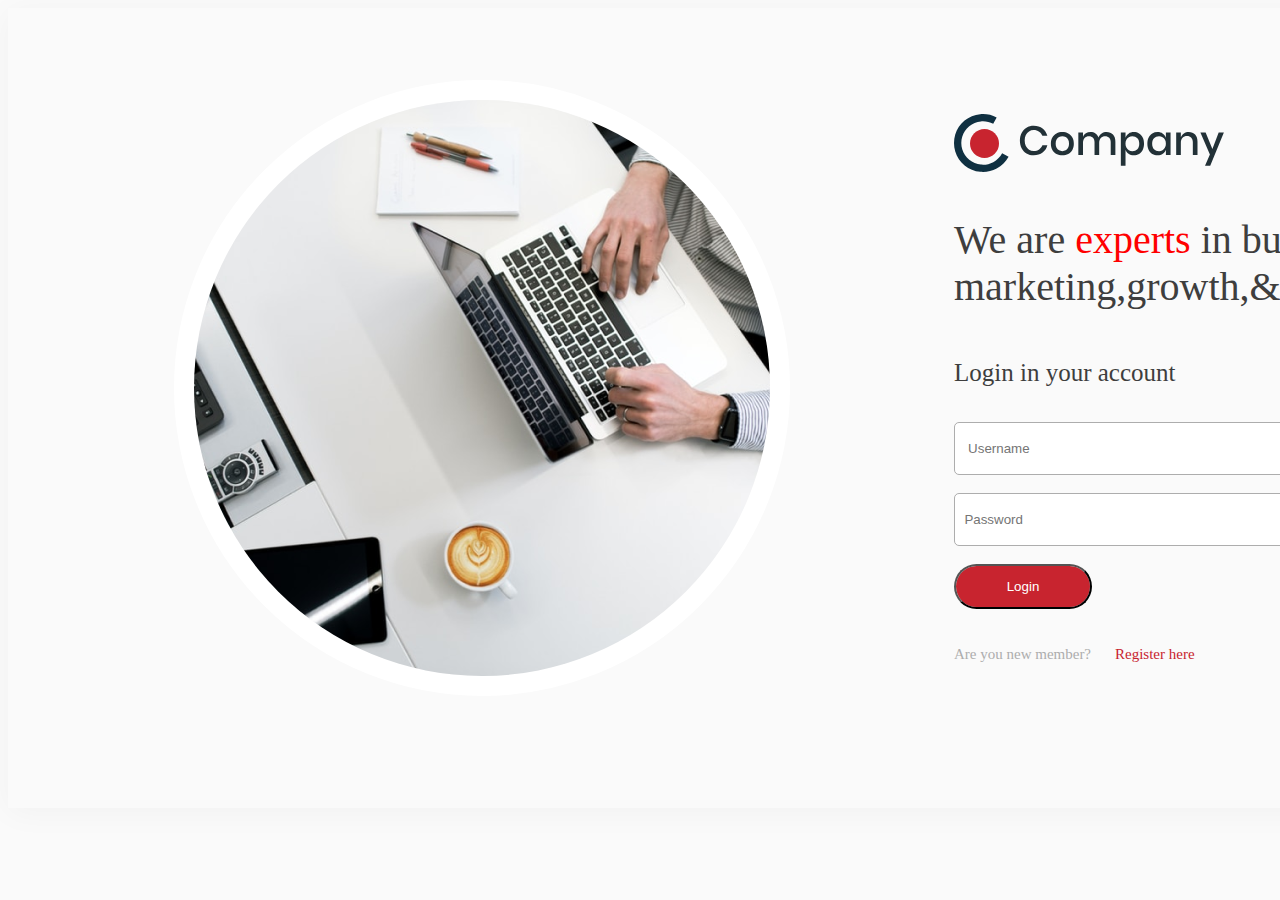
==== index.html @ 2b8dfeb4 "version1" ====
<!DOCTYPE html>
<html>              
    <head>
        <meta charset="UTF-8" />
        <meta name="viewport" content="width=device-width, initial-scale=1.0" />
        
        <title></title>
    </head>
    
    <link href="css/style.css" rel="stylesheet" type="text/css">

    <body>
   

     <div class="parent">
        
           <div class="p1">
                    <img src="images/hero-image.png" alt="Italian Trulli">
           </div>
            
          <div class="p2">
            <img src="images/logo.svg">
         
         
        <p>
           We are <span style="color: red;">experts</span> in business,<br>
           marketing,growth,& sales.
        </p>
      
          <h4>Login in your account</h4>


         
          <input type="email" id="em" placeholder="   Username"><br>
          <br>

          <input type="password" id="pass" placeholder="  Password"><br>
        <br>

         <input type="button" id="Sub" value="Login"> 
    
         <a href="#">forget password?</a>
         
        
         <div class="p5">
            <h6>Are you new member?</h6>
           
            <a href="#">Register here</a>
           </div>
          
        
         
    </div>


</div>
    
    

    </body>
</html>
---- css/style.css ----
body {
    background-color: #FAFAFA;
}

.parent{
    display: flex;
  /*  background-image: transparent url('images/hero-image.png') 0% 0% no-repeat padding-box;  */
    box-shadow: 0px 4px 31px #0000000A;

top: 0px;
left: 0px;
width: 1560px;
height: 800px;
background: #FAFAFA 0% 0% no-repeat padding-box;
opacity: 1;
}

.p1 img{
    
    border-radius: 50%;
    height: 576px;
    width: 576px;
    border:20px solid #FFFFFF;
    margin-top: 72px;
    margin-left: 166px;
    
}
.p2 img{
    margin-top: 106px;
    margin-left: 164px;
    width: 272px;
    height: 58px;
    /* UI Properties */
    opacity: 1;
}
.p2 p{
    
top: 183px;
margin-left: 164px;
width: 500px;
height: 100px;

text-align: left;
font: normal normal 300 40px/47px Roboto;
letter-spacing: 0px;
color: #3E3E3E;
opacity: 1;
}


.p2 h4{
top: 315px;
margin-left: 164px;
width: 260px;
height: 33px;
/* UI Properties */
text-align: left;
font: normal normal normal 25px/33px Roboto;
letter-spacing: 0px;
color: #3E3E3E;
opacity: 1;
}

input[type=email]{

top: 372px;
margin-left: 164px;
width: 429px;
height: 49px;
/* UI Properties */
background: #FFFFFF 0% 0% no-repeat padding-box;
border: 1px solid #ADADAD;
border-radius: 5px;
opacity: 1;

}

input[type=password]{
    top: 448px;
    margin-left: 164px;
    width: 429px;
    height: 49px;
    /* UI Properties */
    background: #FFFFFF 0% 0% no-repeat padding-box;
    border: 1px solid #ADADAD;
    border-radius: 5px;
    opacity: 1;
}


input[type=button]{
    top: 527px;
    margin-left: 164px;
    width: 138px;
    height: 45px;
    /* UI Properties */
    background: #C8242F 0% 0% no-repeat padding-box;
    border-radius: 23px;
    opacity: 1;

    text-align: center;
font: normal normal medium 18px/24px Roboto;
letter-spacing: 0px;
color: #FFFFFF;
}

a{
    top: 539px;
    margin-left: 195px;
    width: 121px;
    height: 20px;
    /* UI Properties */
    text-align: right;
    font: normal normal normal 15px/20px Roboto;
    letter-spacing: 0px;
    color: #ADADAD;
    opacity: 1;
}

.p5{
      display: flex;
}

.p5 h6{
    top: 595px;
    margin-left: 164px;
width: 160px;
height: 20px;
/* UI Properties */
text-align: left;
font: normal normal normal 15px/20px Roboto;
letter-spacing: 0px;
color: #ADADAD;
opacity: 1;


}
 

.p5 a{
margin-top: 35px;
margin-left: 1px;
width: 88px;
height: 25px;
/* UI Properties */
text-align: left;
font: normal normal normal 15px/20px Roboto;
letter-spacing: 0px;
color: #C8242F;
opacity: 1;
text-decoration: none;


}
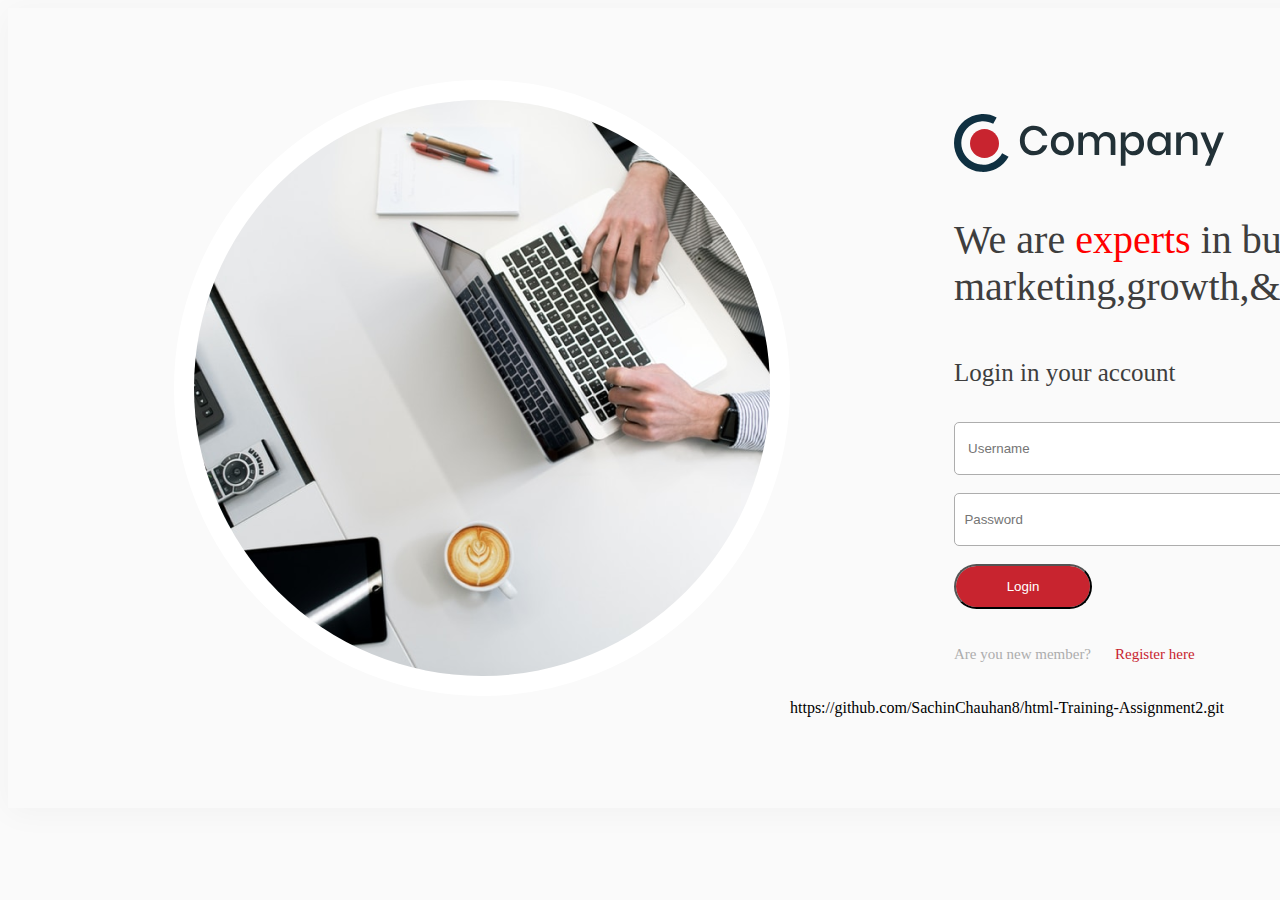
==== commit ab7965bd: "version1" ====
--- a/index.html
+++ b/index.html
@@ -49,7 +49,7 @@
            </div>
           
         
-         
+           https://github.com/SachinChauhan8/html-Training-Assignment2.git
     </div>
 
 
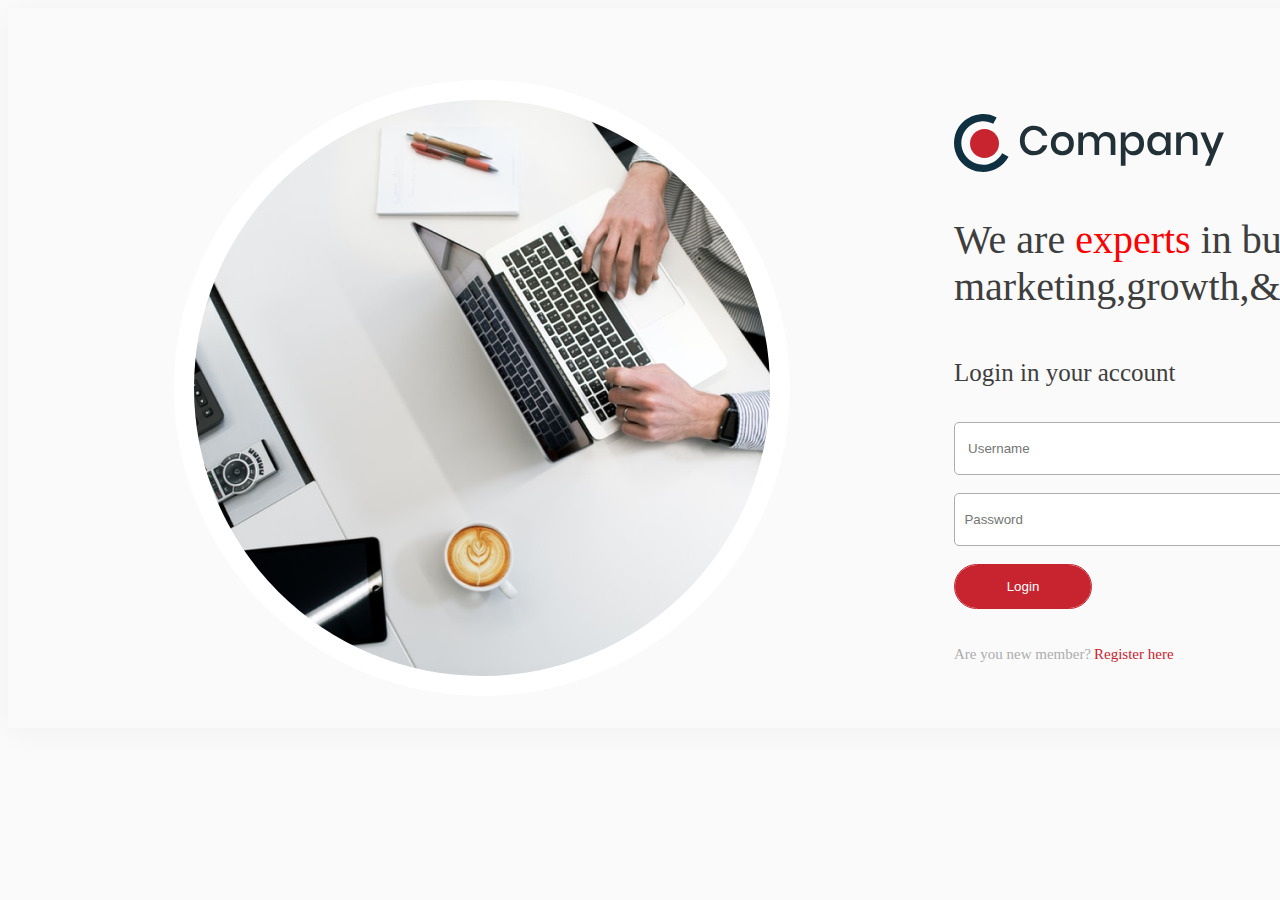
==== commit e98b8d5c: "v3" ====
--- a/index.html
+++ b/index.html
@@ -15,7 +15,7 @@
      <div class="parent">
         
            <div class="p1">
-                    <img src="images/hero-image.png" alt="Italian Trulli">
+                    <img class="img-thumbnail" src="images/hero-image.png" alt="Italian Trulli">
            </div>
             
           <div class="p2">
@@ -49,7 +49,7 @@
            </div>
           
         
-           https://github.com/SachinChauhan8/html-Training-Assignment2.git
+          
     </div>
 
 
--- a/css/style.css
+++ b/css/style.css
@@ -10,7 +10,7 @@
 top: 0px;
 left: 0px;
 width: 1560px;
-height: 800px;
+height: 720px;
 background: #FAFAFA 0% 0% no-repeat padding-box;
 opacity: 1;
 }
@@ -95,6 +95,7 @@
     height: 45px;
     /* UI Properties */
     background: #C8242F 0% 0% no-repeat padding-box;
+    border:1px solid #C8242F;
     border-radius: 23px;
     opacity: 1;
 
@@ -110,6 +111,7 @@
     width: 121px;
     height: 20px;
     /* UI Properties */
+    text-decoration: none;
     text-align: right;
     font: normal normal normal 15px/20px Roboto;
     letter-spacing: 0px;
@@ -139,7 +141,7 @@
 
 .p5 a{
 margin-top: 35px;
-margin-left: 1px;
+margin-left: -20px;
 width: 88px;
 height: 25px;
 /* UI Properties */
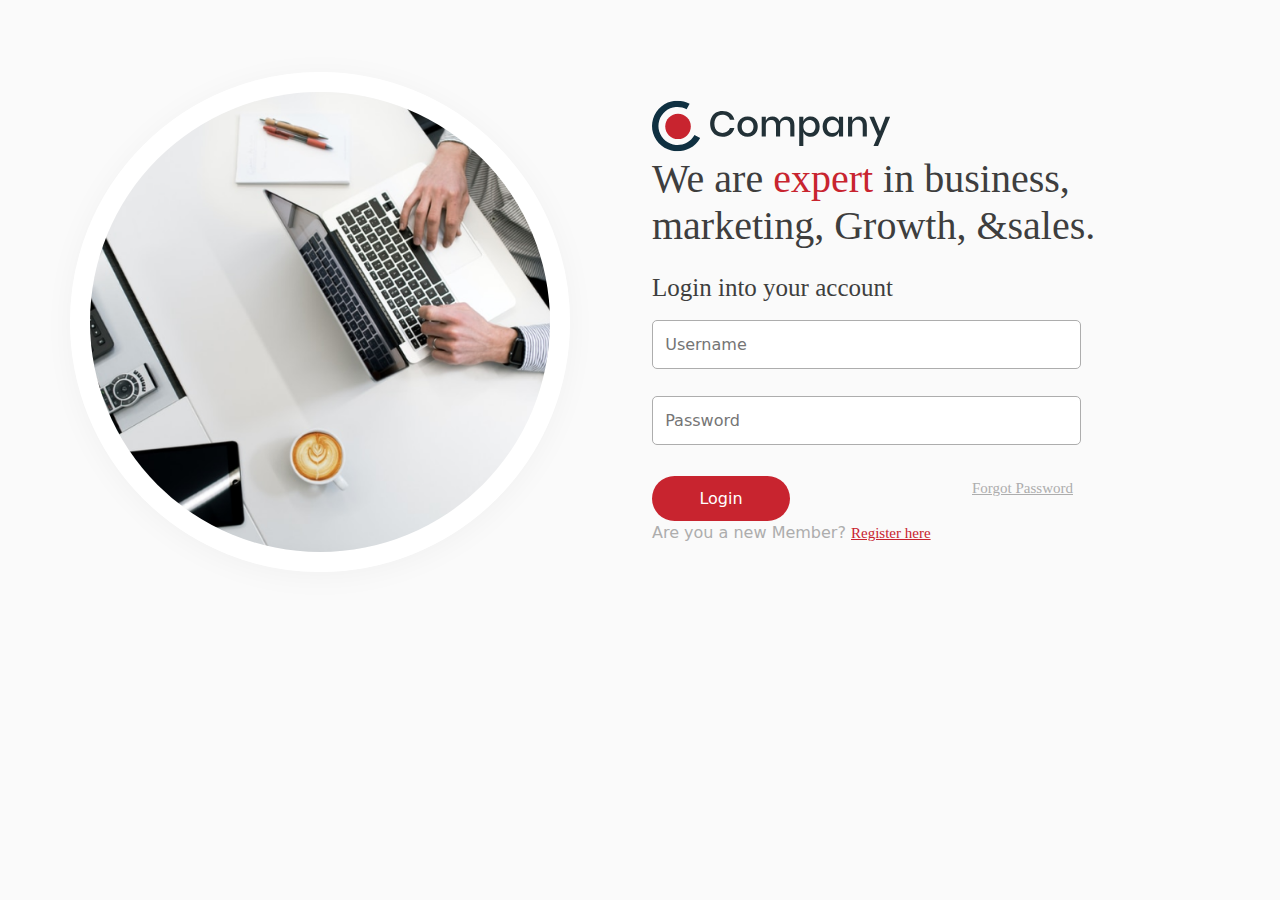
==== commit 325698d5: "v3" ====
--- a/index.html
+++ b/index.html
@@ -1,62 +1,61 @@
 <!DOCTYPE html>
-<html>              
+
     <head>
-        <meta charset="UTF-8" />
-        <meta name="viewport" content="width=device-width, initial-scale=1.0" />
-        
         <title></title>
+        <meta charset="UTF-8">
+        <meta name="viewport" content="width=device-width, initial-scale=1">
+        <link rel="stylesheet" type="text/css" href='./css/style.css'>
+        <link rel="stylesheet" type="text/css" href="css\bootstrap.min.css">
+        <link rel="stylesheet" type="text/js" href="js/bootstrap.bundle.min.js">
+        <link rel=”stylesheet” href=”css/bootstrap.css”>
+        <link rel=”stylesheet” href=”css/bootstrap-responsive.css”>
+        <link href="https://cdn.jsdelivr.net/npm/bootstrap@5.3.0-alpha1/dist/css/bootstrap.min.css" rel="stylesheet" integrity="sha384-GLhlTQ8iRABdZLl6O3oVMWSktQOp6b7In1Zl3/Jr59b6EGGoI1aFkw7cmDA6j6gD" crossorigin="anonymous">
+        <script src="https://cdn.jsdelivr.net/npm/bootstrap@5.3.0-alpha1/dist/js/bootstrap.bundle.min.js" integrity="sha384-w76AqPfDkMBDXo30jS1Sgez6pr3x5MlQ1ZAGC+nuZB+EYdgRZgiwxhTBTkF7CXvN" crossorigin="anonymous"></script>
     </head>
-    
-    <link href="css/style.css" rel="stylesheet" type="text/css">
 
-    <body>
-   
+    <body class="body">
 
-     <div class="parent">
-        
-           <div class="p1">
-                    <img class="img-thumbnail" src="images/hero-image.png" alt="Italian Trulli">
-           </div>
-            
-          <div class="p2">
-            <img src="images/logo.svg">
-         
-         
-        <p>
-           We are <span style="color: red;">experts</span> in business,<br>
-           marketing,growth,& sales.
-        </p>
-      
-          <h4>Login in your account</h4>
+        <div class="container-fluid">
+            <div class="row">
+                <div class="col-md">
+                    <img src="./images/hero-image.png" class="rounded-circle" name="images/hero-image.png">
+                </div>
+                <div class="col-md">   
+                       <img class="header-logo" src="./images/header-logo.svg">
+                        
+                        <p class="headtxt">
+                            We are <span>expert</span> in business,<br>marketing, Growth, &sales.
+                        </p>
 
+                    <div>
+                        <p class="col-md login-text"> Login into your account</p>
+                    </div>
 
-         
-          <input type="email" id="em" placeholder="   Username"><br>
-          <br>
+                    <div>
+                        <input class="user-name" type="text" placeholder="  Username">
+                    </div>
 
-          <input type="password" id="pass" placeholder="  Password"><br>
-        <br>
+                    <div>
+                        <input class="user-pass" type="password" placeholder="  Password">
+                    </div>
 
-         <input type="button" id="Sub" value="Login"> 
-    
-         <a href="#">forget password?</a>
-         
-        
-         <div class="p5">
-            <h6>Are you new member?</h6>
-           
-            <a href="#">Register here</a>
-           </div>
-          
-        
-          
-    </div>
+                    <div class="row">
+                        <div class="col">
+                        <button class="login-btn">Login</button>
+                        </div>
 
+                        <div class="col">
+                        <a class="link-pass" login href="dashboard.html">Forgot Password</a>
+                        </div>
 
-</div>
-    
-    
+                    </div>
+                    <div class="text">
+                        Are you a new Member?
+                        <a class="link-register" href="">Register here</a>
+                    </div>
+            </div>
+        </div>
+        </div>
+    </body>
 
-    </body>
-</html>
-
+    </html>--- a/css/style.css
+++ b/css/style.css
@@ -1,156 +1,123 @@
-body {
-    background-color: #FAFAFA;
+.body{
+    background: #FAFAFA 0% 0% no-repeat padding-box;
+}
+  .container-fluid{
+    padding-top: 72px;
+    
+}
+.center1{
+    display: block;
+  margin-left: auto;
+  margin-right: auto;
+  width: 50%;
+    
+}
+.rounded-circle{
+    
+    display: block;
+  margin-left: auto;
+  margin-right: auto;
+  width: 100%;
+    width: 500px;
+    height: 500px;
+    
+    box-shadow: 0px 4px 31px #0000000A;
+    border: 20px solid #FFFFFF;
+    opacity: 1;
+
+}
+.header-logo{
+    margin-top: 25px;
+    top: 106px;
+    left: 906px;
+    width: 240px;
+    height: 58px;
+    opacity: 1;
+
+}
+.headtxt{
+    
+    top: 183px;
+    left: 905px;
+    width: 500px;
+    height: 100px;
+    text-align: left;
+    font: normal normal 300 40px/47px Roboto;
+    letter-spacing: 0px;
+    color: #3E3E3E;
+    opacity: 1;
+}
+span{
+    color: #C8242F;
 }
 
-.parent{
-    display: flex;
-  /*  background-image: transparent url('images/hero-image.png') 0% 0% no-repeat padding-box;  */
-    box-shadow: 0px 4px 31px #0000000A;
-
-top: 0px;
-left: 0px;
-width: 1560px;
-height: 720px;
-background: #FAFAFA 0% 0% no-repeat padding-box;
-opacity: 1;
-}
-
-.p1 img{
-    
-    border-radius: 50%;
-    height: 576px;
-    width: 576px;
-    border:20px solid #FFFFFF;
-    margin-top: 72px;
-    margin-left: 166px;
-    
-}
-.p2 img{
-    margin-top: 106px;
-    margin-left: 164px;
-    width: 272px;
-    height: 58px;
-    /* UI Properties */
-    opacity: 1;
-}
-.p2 p{
-    
-top: 183px;
-margin-left: 164px;
-width: 500px;
-height: 100px;
-
-text-align: left;
-font: normal normal 300 40px/47px Roboto;
-letter-spacing: 0px;
-color: #3E3E3E;
-opacity: 1;
-}
-
-
-.p2 h4{
+.login-text{ 
 top: 315px;
-margin-left: 164px;
+left: 904px;
 width: 260px;
 height: 33px;
-/* UI Properties */
+
 text-align: left;
 font: normal normal normal 25px/33px Roboto;
 letter-spacing: 0px;
 color: #3E3E3E;
-opacity: 1;
-}
+opacity: 1;}
 
-input[type=email]{
-
-top: 372px;
-margin-left: 164px;
-width: 429px;
-height: 49px;
-/* UI Properties */
-background: #FFFFFF 0% 0% no-repeat padding-box;
-border: 1px solid #ADADAD;
-border-radius: 5px;
-opacity: 1;
-
-}
-
-input[type=password]{
-    top: 448px;
-    margin-left: 164px;
+.user-name{
+    margin-bottom: 27px;
     width: 429px;
     height: 49px;
-    /* UI Properties */
     background: #FFFFFF 0% 0% no-repeat padding-box;
     border: 1px solid #ADADAD;
     border-radius: 5px;
     opacity: 1;
 }
-
-
-input[type=button]{
+.user-pass{
+    margin-bottom: 31px;
+    top: 448px;
+    left: 800px;
+    width: 429px;
+    height: 49px;
+    background: #FFFFFF 0% 0% no-repeat padding-box;
+    border: 1px solid #ADADAD;
+    border-radius: 5px;
+    opacity: 1;
+}
+.login-btn{
+    
     top: 527px;
-    margin-left: 164px;
+    left: 906px;
     width: 138px;
     height: 45px;
-    /* UI Properties */
+    color: #FFFFFF;
     background: #C8242F 0% 0% no-repeat padding-box;
-    border:1px solid #C8242F;
+    border: none;
     border-radius: 23px;
     opacity: 1;
-
-    text-align: center;
-font: normal normal medium 18px/24px Roboto;
-letter-spacing: 0px;
-color: #FFFFFF;
 }
-
-a{
+.link-pass{
     top: 539px;
-    margin-left: 195px;
+    left: 1214px;
     width: 121px;
     height: 20px;
-    /* UI Properties */
-    text-decoration: none;
-    text-align: right;
+    text-align: left;
     font: normal normal normal 15px/20px Roboto;
     letter-spacing: 0px;
     color: #ADADAD;
     opacity: 1;
 }
-
-.p5{
-      display: flex;
-}
-
-.p5 h6{
-    top: 595px;
-    margin-left: 164px;
-width: 160px;
-height: 20px;
-/* UI Properties */
-text-align: left;
-font: normal normal normal 15px/20px Roboto;
+.text{
+top: 595px;
+left: 906px;
+font: normal normal normal 17 px/20px Roboto;
 letter-spacing: 0px;
 color: #ADADAD;
 opacity: 1;
+}
 
-
-}
- 
-
-.p5 a{
-margin-top: 35px;
-margin-left: -20px;
-width: 88px;
-height: 25px;
-/* UI Properties */
-text-align: left;
+.link-register{
 font: normal normal normal 15px/20px Roboto;
 letter-spacing: 0px;
 color: #C8242F;
 opacity: 1;
-text-decoration: none;
-
-
-}
+}